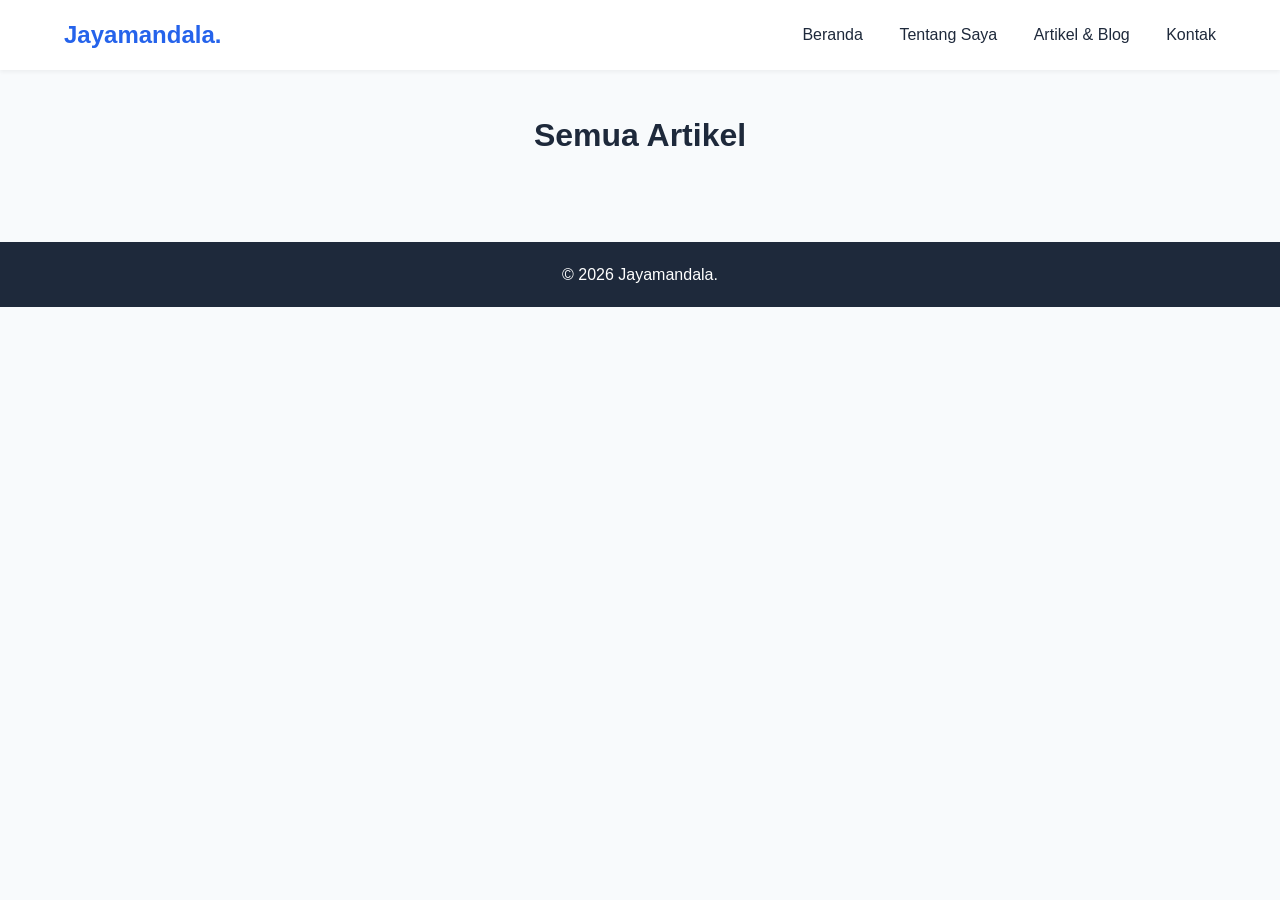
==== artikel.html @ 6bf699c3 "Create artikel.html" ====
<!DOCTYPE html>
<html lang="id">
<head>
    <meta charset="UTF-8">
    <title>Artikel & Blog - Jayamandala</title>
    <link rel="stylesheet" href="style.css">
</head>
<body>
    <nav>
        <a href="index.html" class="logo">Jayamandala.</a>
        <div class="nav-links">
            <a href="index.html">Beranda</a>
            <a href="tentang.html">Tentang Saya</a>
            <a href="artikel.html">Artikel & Blog</a>
            <a href="kontak.html">Kontak</a>
        </div>
    </nav>
    <main class="container">
        <h1 class="section-title">Semua Artikel</h1>
        <div class="grid" id="all-posts"></div>
    </main>
    <footer><p>&copy; 2026 Jayamandala.</p></footer>

    <script src="data.js"></script>
    <script>
        const allContainer = document.getElementById('all-posts');
        articles.forEach(article => {
            const card = document.createElement('div');
            card.className = 'card';
            card.innerHTML = `
                <h3>${article.title}</h3>
                <p>${article.content.substring(0, 100)}...</p>
                <a href="baca.html?id=${article.id}" class="read-more">Baca selengkapnya &rarr;</a>
            `;
            allContainer.appendChild(card);
        });
    </script>
</body>
</html>
---- style.css ----
:root {
    --primary: #2563eb;
    --dark: #1e293b;
    --light: #f8fafc;
    --gray: #64748b;
}

* { margin: 0; padding: 0; box-sizing: border-box; font-family: 'Segoe UI', Tahoma, Geneva, Verdana, sans-serif; }

body { background-color: var(--light); color: var(--dark); line-height: 1.6; }

/* Navbar */
nav { background-color: white; padding: 1rem 5%; display: flex; justify-content: space-between; align-items: center; box-shadow: 0 2px 4px rgba(0,0,0,0.05); position: sticky; top: 0; z-index: 100; }
.logo { font-size: 1.5rem; font-weight: bold; color: var(--primary); text-decoration: none; }
.nav-links a { margin-left: 2rem; text-decoration: none; color: var(--dark); font-weight: 500; transition: color 0.3s; }
.nav-links a:hover { color: var(--primary); }

/* Landing / Hero Section */
.hero { display: flex; align-items: center; justify-content: center; text-align: center; padding: 100px 5%; background: linear-gradient(135deg, #1e293b 0%, #0f172a 100%); color: white; min-height: 60vh; }
.hero h1 { font-size: 3rem; margin-bottom: 1rem; }
.hero p { font-size: 1.2rem; color: #cbd5e1; margin-bottom: 2rem; max-width: 600px; margin-left: auto; margin-right: auto; }
.btn { padding: 10px 25px; background-color: var(--primary); color: white; text-decoration: none; border-radius: 5px; font-weight: bold; transition: background 0.3s; }
.btn:hover { background-color: #1d4ed8; }

/* Container & Sections */
.container { max-width: 1200px; margin: 0 auto; padding: 40px 5%; }
.section-title { text-align: center; font-size: 2rem; margin-bottom: 40px; color: var(--dark); }

/* Grid Artikel */
.grid { display: grid; grid-template-columns: repeat(auto-fit, minmax(300px, 1fr)); gap: 30px; }
.card { background: white; padding: 20px; border-radius: 8px; box-shadow: 0 4px 6px rgba(0,0,0,0.05); transition: transform 0.3s; }
.card:hover { transform: translateY(-5px); }
.card h3 { margin-bottom: 15px; color: var(--primary); }
.card p { color: var(--gray); font-size: 0.95rem; margin-bottom: 20px; }
.read-more { color: var(--primary); text-decoration: none; font-weight: bold; }

/* Single Article Reader */
.article-content { background: white; padding: 40px; border-radius: 8px; box-shadow: 0 4px 6px rgba(0,0,0,0.05); max-width: 800px; margin: 0 auto; }
.article-content h1 { margin-bottom: 20px; color: var(--primary); }
.article-content .meta { color: var(--gray); font-size: 0.9rem; margin-bottom: 30px; border-bottom: 1px solid #e2e8f0; padding-bottom: 10px; }
.article-content p { margin-bottom: 20px; font-size: 1.05rem; }

/* Footer */
footer { background-color: var(--dark); color: white; text-align: center; padding: 20px; margin-top: auto; }

/* Responsive */
@media (max-width: 768px) {
    .nav-links { display: none; /* Untuk web asli, gunakan hamburger menu */ }
}
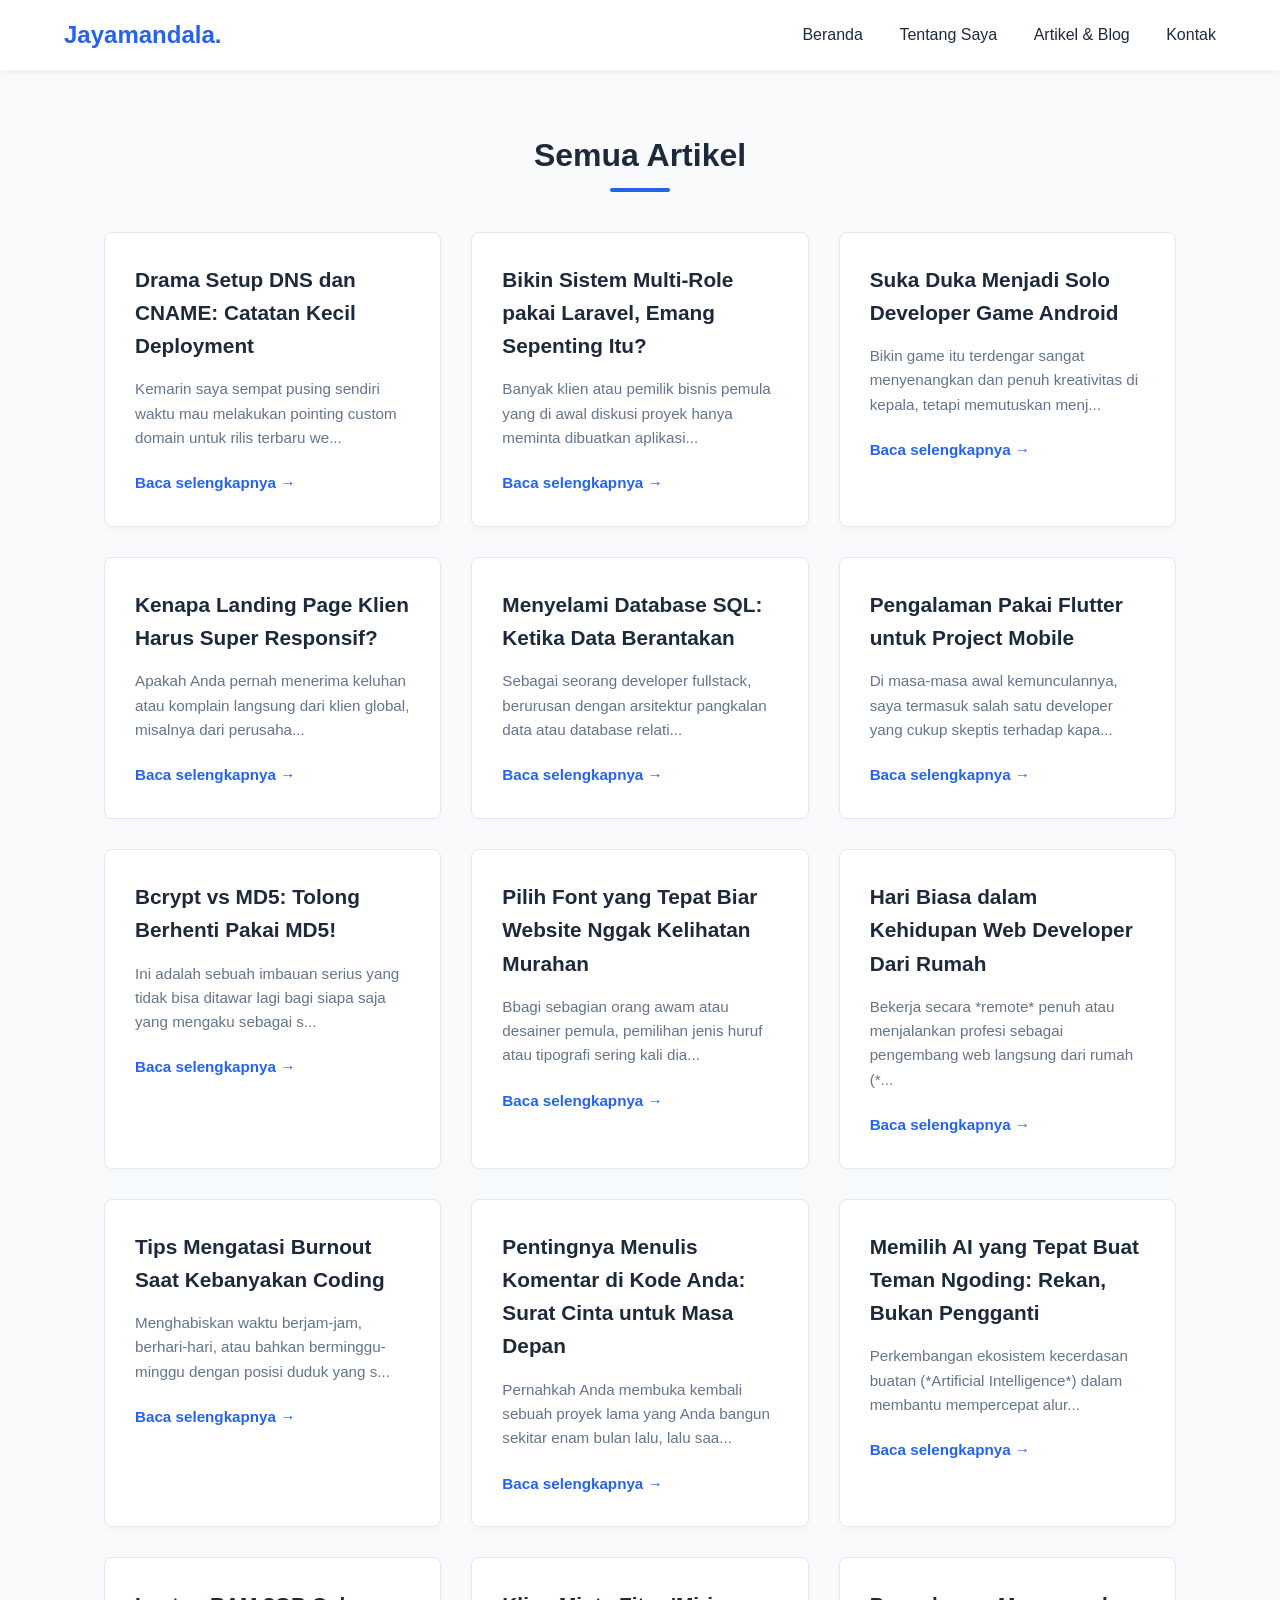
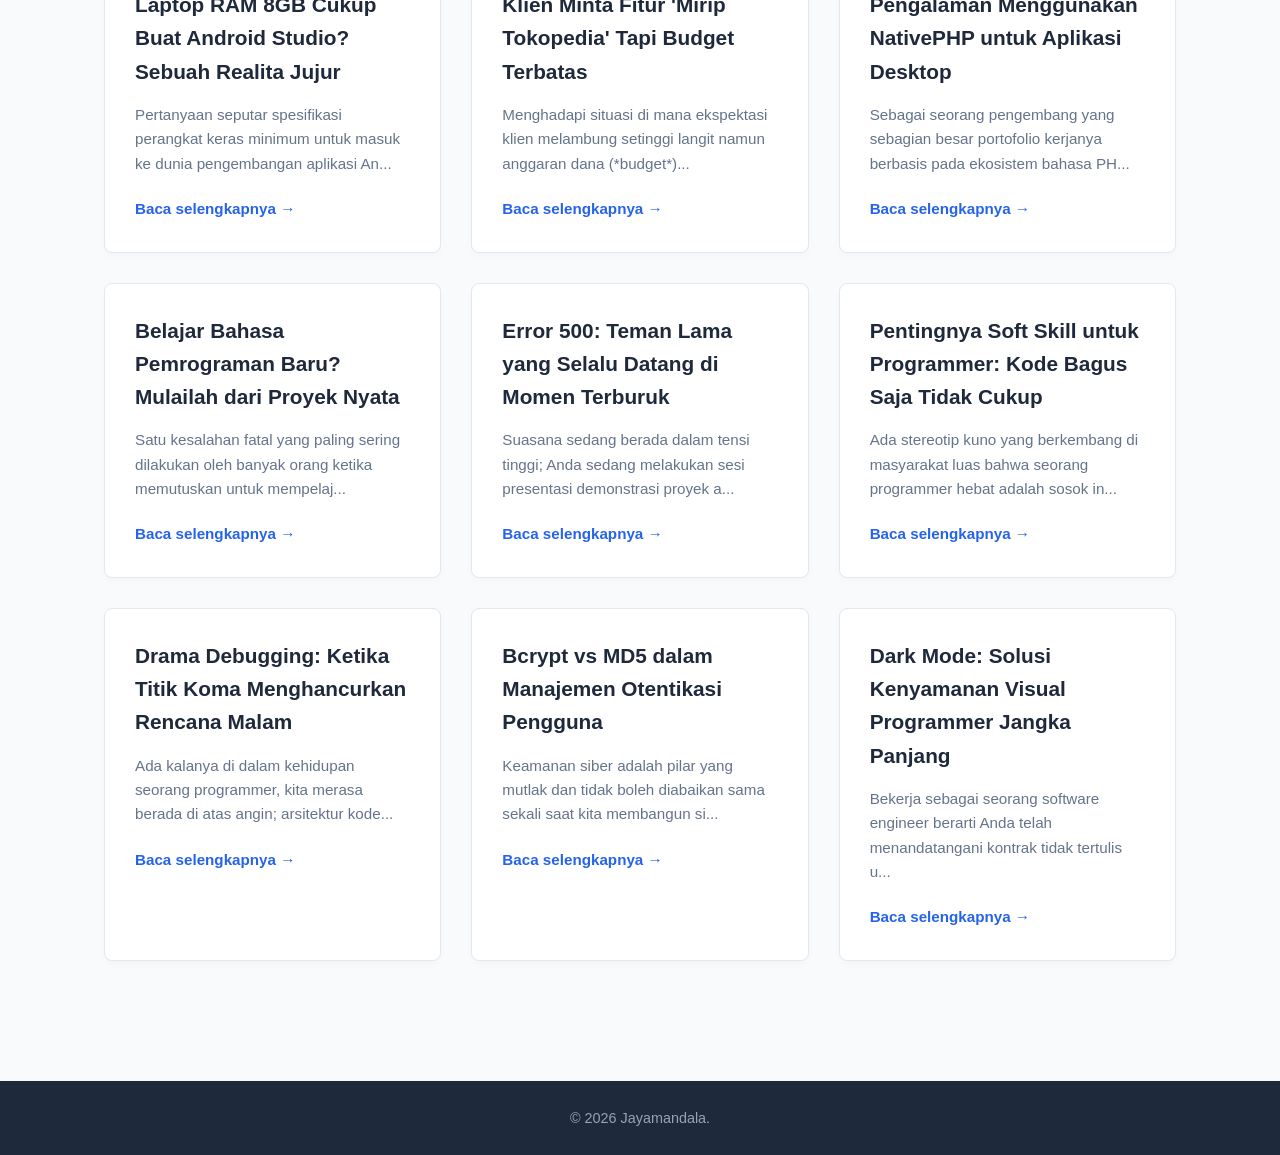
==== commit 7bd17fee: "Update artikel.html" ====
--- a/artikel.html
+++ b/artikel.html
@@ -2,6 +2,8 @@
 <html lang="id">
 <head>
     <meta charset="UTF-8">
+    <script async src="https://pagead2.googlesyndication.com/pagead/js/adsbygoogle.js?client=ca-pub-1860319280262032"
+     crossorigin="anonymous"></script>
     <title>Artikel & Blog - Jayamandala</title>
     <link rel="stylesheet" href="style.css">
 </head>
--- a/style.css
+++ b/style.css
@@ -5,45 +5,239 @@
     --gray: #64748b;
 }
 
-* { margin: 0; padding: 0; box-sizing: border-box; font-family: 'Segoe UI', Tahoma, Geneva, Verdana, sans-serif; }
-
-body { background-color: var(--light); color: var(--dark); line-height: 1.6; }
+* { 
+    margin: 0; 
+    padding: 0; 
+    box-sizing: border-box; 
+    font-family: 'Segoe UI', Tahoma, Geneva, Verdana, sans-serif; 
+}
+
+body { 
+    background-color: var(--light); 
+    color: var(--dark); 
+    line-height: 1.6; 
+}
 
 /* Navbar */
-nav { background-color: white; padding: 1rem 5%; display: flex; justify-content: space-between; align-items: center; box-shadow: 0 2px 4px rgba(0,0,0,0.05); position: sticky; top: 0; z-index: 100; }
-.logo { font-size: 1.5rem; font-weight: bold; color: var(--primary); text-decoration: none; }
-.nav-links a { margin-left: 2rem; text-decoration: none; color: var(--dark); font-weight: 500; transition: color 0.3s; }
-.nav-links a:hover { color: var(--primary); }
-
-/* Landing / Hero Section */
-.hero { display: flex; align-items: center; justify-content: center; text-align: center; padding: 100px 5%; background: linear-gradient(135deg, #1e293b 0%, #0f172a 100%); color: white; min-height: 60vh; }
-.hero h1 { font-size: 3rem; margin-bottom: 1rem; }
-.hero p { font-size: 1.2rem; color: #cbd5e1; margin-bottom: 2rem; max-width: 600px; margin-left: auto; margin-right: auto; }
-.btn { padding: 10px 25px; background-color: var(--primary); color: white; text-decoration: none; border-radius: 5px; font-weight: bold; transition: background 0.3s; }
-.btn:hover { background-color: #1d4ed8; }
+nav { 
+    background-color: white; 
+    padding: 1rem 5%; 
+    display: flex; 
+    justify-content: space-between; 
+    align-items: center; 
+    box-shadow: 0 2px 4px rgba(0,0,0,0.05); 
+    position: sticky; 
+    top: 0; 
+    z-index: 100; 
+}
+.logo { 
+    font-size: 1.5rem; 
+    font-weight: bold; 
+    color: var(--primary); 
+    text-decoration: none; 
+}
+.logo span {
+    color: var(--dark);
+}
+.nav-links a { 
+    margin-left: 2rem; 
+    text-decoration: none; 
+    color: var(--dark); 
+    font-weight: 500; 
+    transition: color 0.3s; 
+}
+.nav-links a:hover { 
+    color: var(--primary); 
+}
+
+/* ==========================================================================
+   PERBAIKAN HERO SECTION: Menambahkan Gambar Online & Overlay Transparan
+   ========================================================================== */
+.hero { 
+    position: relative; /* Wajib agar overlay berada tepat di atas background */
+    display: flex; 
+    align-items: center; 
+    justify-content: center; 
+    text-align: center; 
+    padding: 120px 5%; 
+    
+    /* Memuat gambar coding/teknologi secara online */
+    background-image: url('https://images.unsplash.com/photo-1605379399642-870262d3d051?q=80&w=1920&auto=format&fit=crop');
+    background-size: cover;
+    background-position: center;
+    background-attachment: fixed; /* Efek paralaks halus saat di-scroll */
+    
+    color: white; 
+    min-height: 70vh; 
+}
+
+/* Lapisan Gelap Transparan di atas gambar agar tulisan putih mudah dibaca */
+.hero-overlay {
+    position: absolute;
+    top: 0;
+    left: 0;
+    width: 100%;
+    height: 100%;
+    background: linear-gradient(135deg, rgba(30, 41, 59, 0.9) 0%, rgba(15, 23, 42, 0.8) 100%);
+    z-index: 1;
+}
+
+/* Pembungkus teks hero agar naik ke atas lapisan overlay */
+.hero-content {
+    position: relative;
+    z-index: 2;
+    max-width: 800px;
+    margin: 0 auto;
+}
+
+.hero h1 { 
+    font-size: 3rem; 
+    margin-bottom: 1.5rem; 
+    font-weight: 700;
+    letter-spacing: -0.5px;
+}
+.hero p { 
+    font-size: 1.2rem; 
+    color: #cbd5e1; 
+    margin-bottom: 2.5rem; 
+    max-width: 650px; 
+    margin-left: auto; 
+    margin-right: auto; 
+}
+
+/* Desain Button */
+.btn { 
+    padding: 12px 30px; 
+    background-color: var(--primary); 
+    color: white; 
+    text-decoration: none; 
+    border-radius: 6px; 
+    font-weight: bold; 
+    transition: all 0.3s ease; 
+    box-shadow: 0 4px 14px rgba(37, 99, 235, 0.3);
+}
+.btn:hover { 
+    background-color: #1d4ed8; 
+    transform: translateY(-2px);
+    box-shadow: 0 6px 20px rgba(37, 99, 235, 0.4);
+}
 
 /* Container & Sections */
-.container { max-width: 1200px; margin: 0 auto; padding: 40px 5%; }
-.section-title { text-align: center; font-size: 2rem; margin-bottom: 40px; color: var(--dark); }
+.container { 
+    max-width: 1200px; 
+    margin: 0 auto; 
+    padding: 60px 5%; 
+}
+.section-title { 
+    text-align: center; 
+    font-size: 2rem; 
+    margin-bottom: 40px; 
+    color: var(--dark); 
+    position: relative;
+    padding-bottom: 10px;
+}
+/* Aksen garis biru kecil di bawah judul section */
+.section-title::after {
+    content: '';
+    position: absolute;
+    bottom: 0;
+    left: 50%;
+    transform: translateX(-50%);
+    width: 60px;
+    height: 4px;
+    background-color: var(--primary);
+    border-radius: 2px;
+}
 
 /* Grid Artikel */
-.grid { display: grid; grid-template-columns: repeat(auto-fit, minmax(300px, 1fr)); gap: 30px; }
-.card { background: white; padding: 20px; border-radius: 8px; box-shadow: 0 4px 6px rgba(0,0,0,0.05); transition: transform 0.3s; }
-.card:hover { transform: translateY(-5px); }
-.card h3 { margin-bottom: 15px; color: var(--primary); }
-.card p { color: var(--gray); font-size: 0.95rem; margin-bottom: 20px; }
-.read-more { color: var(--primary); text-decoration: none; font-weight: bold; }
+.grid { 
+    display: grid; 
+    grid-template-columns: repeat(auto-fit, minmax(300px, 1fr)); 
+    gap: 30px; 
+}
+.card { 
+    background: white; 
+    padding: 30px; 
+    border-radius: 8px; 
+    border: 1px solid #e2e8f0;
+    box-shadow: 0 4px 6px rgba(0,0,0,0.02); 
+    transition: all 0.3s ease; 
+}
+.card:hover { 
+    transform: translateY(-5px); 
+    box-shadow: 0 10px 20px rgba(0,0,0,0.08);
+    border-color: #cbd5e1;
+}
+.card h3 { 
+    margin-bottom: 15px; 
+    color: var(--dark); 
+    font-size: 1.3rem;
+    transition: color 0.2s;
+}
+.card:hover h3 {
+    color: var(--primary);
+}
+.card p { 
+    color: var(--gray); 
+    font-size: 0.95rem; 
+    margin-bottom: 20px; 
+}
+.read-more { 
+    color: var(--primary); 
+    text-decoration: none; 
+    font-weight: bold; 
+    font-size: 0.95rem;
+}
+.read-more:hover {
+    text-decoration: underline;
+}
 
 /* Single Article Reader */
-.article-content { background: white; padding: 40px; border-radius: 8px; box-shadow: 0 4px 6px rgba(0,0,0,0.05); max-width: 800px; margin: 0 auto; }
-.article-content h1 { margin-bottom: 20px; color: var(--primary); }
-.article-content .meta { color: var(--gray); font-size: 0.9rem; margin-bottom: 30px; border-bottom: 1px solid #e2e8f0; padding-bottom: 10px; }
-.article-content p { margin-bottom: 20px; font-size: 1.05rem; }
+.article-content { 
+    background: white; 
+    padding: 40px; 
+    border-radius: 8px; 
+    box-shadow: 0 4px 6px rgba(0,0,0,0.05); 
+    max-width: 800px; 
+    margin: 40px auto; 
+}
+.article-content h1 { 
+    margin-bottom: 20px; 
+    color: var(--dark); 
+}
+.article-content .meta { 
+    color: var(--gray); 
+    font-size: 0.9rem; 
+    margin-bottom: 30px; 
+    border-bottom: 1px solid #e2e8f0; 
+    padding-bottom: 10px; 
+}
+.article-content p { 
+    margin-bottom: 20px; 
+    font-size: 1.05rem; 
+    color: #334155;
+}
 
 /* Footer */
-footer { background-color: var(--dark); color: white; text-align: center; padding: 20px; margin-top: auto; }
+footer { 
+    background-color: var(--dark); 
+    color: #94a3b8; 
+    text-align: center; 
+    padding: 25px; 
+    margin-top: 60px; 
+    font-size: 0.9rem;
+    border-top: 1px solid #1e293b;
+}
 
 /* Responsive */
 @media (max-width: 768px) {
-    .nav-links { display: none; /* Untuk web asli, gunakan hamburger menu */ }
-}
+    .nav-links { 
+        display: none; 
+    }
+    .hero h1 {
+        font-size: 2.25rem;
+    }
+    .hero p {
+        font-size: 1rem;
+    }
+}
